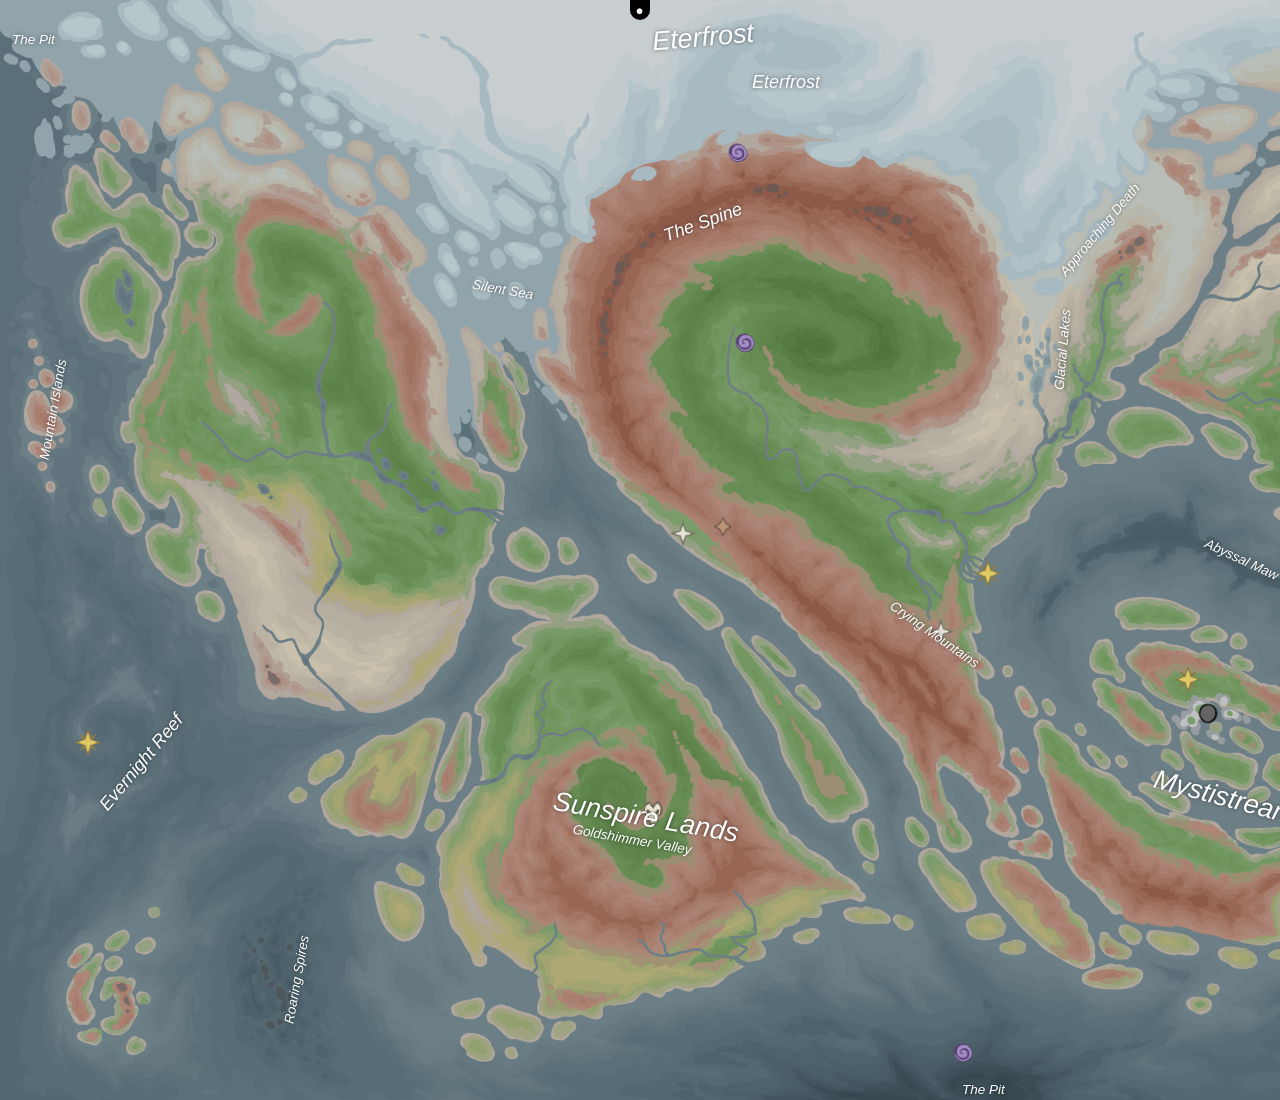
==== index.html @ 54cfd09b "index" ====
<!DOCTYPE html>
<html lang="en">
<head>
    <meta charset="UTF-8">
    <meta name="viewport" content="width=device-width, initial-scale=1.0">
    <link rel="stylesheet" href="../css/main_style.css">
    <title>World Map</title>
</head>
<body>
    <nav class="sidebar">
        <ul class="sidebar-ul" id="sidebar-ul">
            <div>
                <li><button id="toggle-pointers">Toggle pointers</a></li>
                <li><button id="toggle-labels">Toggle Lables</a></li>
            </div>
            <div>
                <li><button onclick='toggleLabel("pointer_city")'>Cities</a></li>
                <li><button id="toggle-towns">Towns</a></li>
                <li><button id="toggle-settlements">Settlements</a></li>
                <li><button id="toggle-outposts">Outposts</a></li>
            </div>
            <div>
                <li><button id="toggle-ruins">Ruins</a></li>
                <li><button id="toggle-fossils">Fossils</a></li>
                <li><button id="toggle-mountains">Mountains</a></li>
                <li><button id="toggle-volcanos">Volcanos</a></li>
                <li><button id="toggle-other">Other</a></li>
            </div>

        </ul>
        <div class="nav-toggle-on"><button id="nav-toggle">&#9679;</button></div>
    </nav>
<div class="main-map">

<!-- pointers -->
    <button onclick='pointerOpen("pop-up-luxeum-city")' class="pointer-city" style="position: absolute; top: 415px; left: 482px;" title="Luxeum"><div id="pointer pointer_city"></div></button>
    <button onclick='pointerOpen("pop-up-lunagaard-city")' class="pointer-city" style="position: absolute; top: 661px; left: 1170px;" title="Lunagaard"><div class="pointer pointer_city"></div></button>
    <button onclick='pointerOpen("pop-up-amidst-the-stars-city")' class="pointer-city" style="position: absolute; top: 724px; left: 70px;" title="Amidst the Stars"><div class="pointer pointer_city"></div></button>
    <button onclick='pointerOpen("pop-up-darkmaw-bridge-city")' class="pointer-city" style="position: absolute; top: 585px; left: 1305px;" title="Darkmaw Bridge"><div class="pointer pointer_city"></div></button>
    <button onclick='pointerOpen("pop-up-rockwater-bog-city")' class="pointer-city" style="position: absolute; top: 555px; left: 970px;" title="Rockwater Bog"><div class="pointer pointer_city"></div></button>


    <button onclick='pointerOpen("pop-up-serpents-spine-harbor-town")' class="pointer-town" style="position: absolute; top: 515px; left: 665px;" title="Serpents Spine Harbor"><div class="pointer pointer_town"></div></button>
    <button onclick='pointerOpen("pop-up-prismcliff-town")' class="pointer-town" style="position: absolute; top: 613px; left: 923px;" title="Prismcliff"><div class="pointer pointer_town"></div></button>

    <button onclick='pointerOpen("pop-up-highland-cross-settlement")' class="pointer-settlement" style="position: absolute; top: 508px; left: 705px;" title="Highland Cross"><div class="pointer pointer_settlement"></div></button>


    <button onclick='pointerOpen("pop-up-northwatch-outpost")' class="pointer-outpost" style="position: absolute; top: 135px; left: 720px;" title="Northwatch"><div class="pointer pointer_outpost"></div></button>
    <button onclick='pointerOpen("pop-up-blackwater-outpost")' class="pointer-outpost" style="position: absolute; top: 1035px; left: 945px" title="Blackwater"><div class="pointer pointer_outpost"></div></button>
    <button onclick='pointerOpen("pop-up-mazegate-outpost")' class="pointer-outpost" style="position: absolute; top: 325px; left: 727px;;" title="Mazegate"><div class="pointer pointer_outpost"></div></button>

    <button onclick='pointerOpen("pop-up-dawnbringer")' class="pointer-other" style="position: absolute; top: 795px; left: 635px;"title="&ldquo;Dawnbringer&ldquo;"><div class="pointer pointer_fossil"></div></button>


    <button onclick='pointerOpen("pop-up-the-conjunction")' class="pointer-other" style="position: absolute; top: 695px; left: 1190px;"title="The Conjuction"><div class="pointer pointer_grey"></div></button>


<!-- labels -->
    <button onclick='pointerOpen("pop-up-the-conjunction")' class="label label-small" style="position: absolute; top: 30px; left: 10px">The Pit</button>

    <button onclick='pointerOpen("pop-up-the-spine")' class="label" style="position: absolute; top: 210px; left: 660px; transform: rotateZ(-20deg);">The Spine</button>
    <button onclick='pointerOpen("pop-up-evernight-reef")' class="label" style="position: absolute; top: 750px; left: 80px; transform: rotateZ(-50deg)">Evernight Reef</button>
    <button onclick='pointerOpen("pop-eterfrost")' class="label" style="position: absolute; top: 70px; left: 750px; transform: rotateZ(0deg);">Eterfrost</button>


    <button onclick='pointerOpen("pop-up-eterfrost")' class="label label-large" style="position: absolute; top: 20px; left: 650px; transform: rotateZ(-5deg);">Eterfrost</button>
    <button onclick='pointerOpen("pop-up-mystistream")' class="label label-large" style="position: absolute; top: 780px; left: 1150px; transform: rotateZ(15deg);">Mystistream</button>
    <button onclick='pointerOpen("pop-sunspire_lands")' class="label label-large" style="position: absolute; top: 800px; left: 550px; transform: rotateZ(10deg);">Sunspire Lands</button>

    
    <button onclick='pointerOpen("pop-up-the-pit")' class="label label-small" style="position: absolute; top: 1080px; left: 960px">The Pit</button>
    <button onclick='pointerOpen("")' class="label label-small" style="position: absolute; top: 525px; left: 1300px; transform: rotateZ(30deg)">Rusted Desert</button>
    <button onclick='pointerOpen("")' class="label label-small" style="position: absolute; top: 280px; left: 470px; transform: rotateZ(10deg)">Silent Sea</button>
    <button onclick='pointerOpen("")' class="label label-small" style="position: absolute; top: 340px; left: 1020px; transform: rotateZ(-85deg)">Glacial Lakes</button>
    <button onclick='pointerOpen("")' class="label label-small" style="position: absolute; top: 220px; left: 1040px; transform: rotateZ(-50deg)">Approaching Death</button>
    <button onclick='pointerOpen("")' class="label label-small" style="position: absolute; top: 970px; left: 250px; transform: rotateZ(-80deg)">Roaring Spires</button>
    <button onclick='pointerOpen("")' class="label label-small" style="position: absolute; top: 550px; left: 1200px; transform: rotateZ(25deg)">Abyssal Maw</button>
    <button onclick='pointerOpen("pop-up-crying-mountains")' class="label label-small" style="position: absolute; top: 625px; left: 880px; transform: rotateZ(35deg)">Crying Mountains</button>
    <button onclick='pointerOpen("pop-up-dragonwing-mountains")' class="label label-small" style="position: absolute; top: 1000px; left: 1400px; transform: rotateZ(-80deg)">Dragonwing Mountains</button>
    <button onclick='pointerOpen("pop-up-mountain-islands")' class="label label-small" style="position: absolute; top: 400px; left: 0px; transform: rotateZ(-80deg)">Mountain Islands</button>
    <button onclick='pointerOpen("pop-up-goldshimmer-valley")' class="label label-small" style="position: absolute; top: 830px; left: 570px; transform: rotateZ(10deg);">Goldshimmer Valley</button>


<!-- pop-up boxes -->
<div class="pop-up-container" id="pop-up-luxeum-city">
    <div class="pop-up-margin"></div>
    <div class="pop-up-box">
        <img class="pop-up-img" src="../images/luxeum.png" alt="Image of a cold forested landscape. A city on a sharp cliff is towering over the shore of a frozen sea.">
        <div>
        <button onclick='closePopUp("pop-up-luxeum-city")' class="back">&#8678;</button>
        <h2>Luxeum</h2>
        <h3><span class="pop-up-link" onclick='closePopUp("pop-up-luxeum-city"); pointerOpen("pop-up-cities")'>Grand city</span></h3>
        <p>
        Otherwise known as the Wisdom of the North, Luxeum is the centerpoint of knowledge and home to many scholars, its grand library being famous far and wide. Located on a mountain bordering the Silent sea, it is covered in a snowy blanket year-round. The mountain it sits on also acts as a grave for a giant dragon skeleton. Luxeum welcomes anyone curious, no matter their species and race.
        </p>
        </div>
    </div>
    <div class="pop-up-margin"></div>
</div>

<div class="pop-up-container" id="pop-up-the-pit">
    <div class="pop-up-margin"></div>
    <div class="pop-up-box">
        <img class="pop-up-img" src="../images/the_pit.png" alt="A wide dark drop in the ocean floor, deep below the surface.">
        <div>
        <button onclick='closePopUp("pop-up-the-pit")' class="back">&#8678;</button>
        <h2>The Pit</h2>
        <p>Far into the southern ocean, the ocean floor begins to sink into one central point. Believed to be the deepest part of the world, noone, not even the hardiest sea dragons have ever wondered into its depths. </p>
        </div>
    </div>
    <div class="pop-up-margin"></div>
</div>

<div class="pop-up-container" id="pop-up-the-conjunction">
    <div class="pop-up-margin"></div>
    <div class="pop-up-box">
        <img class="pop-up-img" src="../images/the_conjunction.png" alt="Image of a cloudy sky. The clouds seem to be pulled towards several floating islands so high they seem unreachable.">
        <div>
        <button onclick='closePopUp("pop-up-the-conjunction")' class="back">&#8678;</button>
        <h2>The Conjunction</h2>
        <p>Far into the southern ocean, the ocean floor begins to sink into one central point. Believed to be the deepest part of the world, noone, not even the hardiest sea dragons have ever wondered into its depths. </p>
        </div>
    </div>
    <div class="pop-up-margin"></div>
</div>

<div class="pop-up-container" id="pop-up-northwatch-outpost">
    <div class="pop-up-margin"></div>
    <div class="pop-up-box">
        <!--<img class="pop-up-img" src="../images/the_conjunction.png" alt="Image of a cloudy sky. The clouds seem to be pulled towards several floating islands so high they seem unreachable.">-->
        <div>
        <button onclick='closePopUp("pop-up-northwatch-outpost")' class="back">&#8678;</button>
        <h2>Northwatch</h2>
        <h3><span class="pop-up-link" onclick='closePopUp("pop-up-northwatch-outpost"); pointerOpen("pop-up-outposts")'>Outpost</span></h3>
        <p>Not only the farthest outpost to the north, but also the farthest of any settlements. Northwatch serves the purpose of overwatching Eterfrost, reporting anything unusual to its parent city, Luxeum</p>
        <p>Due to its conditions, Flowerians cannot access it at all, and it is thus mainly lead by hardy dragons unfazed by the cold.</p>
        </div>
    </div>
    <div class="pop-up-margin"></div>
</div>

<!--linked pop-ups-->

<div class="pop-up-container" id="pop-up-outposts">
    <div class="pop-up-margin"></div>
    <div class="pop-up-box">
        <!--<img class="pop-up-img" src="../images/the_conjunction.png" alt="Image of a cloudy sky. The clouds seem to be pulled towards several floating islands so high they seem unreachable.">-->
        <div>
        <button onclick='closePopUp("pop-up-outposts")' class="back">&#8678;</button>
        <h2>Outposts</h2>
        <p>Small in size and located in dangerous uncharted lands, outposts serve as a station of safety to many researchers and adventurers.</p>
        <p>Only ever housing a few dozen people at most, these far-away settlements watch over difficult to reach places, researching them in service to larger cities.</p>
        </div>
    </div>
    <div class="pop-up-margin"></div>
</div>

<div class="pop-up-container" id="pop-up-cities">
    <div class="pop-up-margin"></div>
    <div class="pop-up-box">
        <!--<img class="pop-up-img" src="../images/the_conjunction.png" alt="Image of a cloudy sky. The clouds seem to be pulled towards several floating islands so high they seem unreachable.">-->
        <div>
        <button onclick='closePopUp("pop-up-cities")' class="back">&#8678;</button>
        <h2>Grand Cities</h2>
        <p>Wealthy, large and renown. Grand cities are beacons of civilization, the centerpoints of trade and knowledge and a home to many different people from many different backgrounds and species.</p>
        <p>Their power reaches beyond the city border and they often act as the main city of the nearby land.</p>
        <p>Grand cities also have the right of creating smaller outposts in remote locations, even in lands that would otherwise not be considered under their jurisdiction.</p>
    </div>
    </div>
    <div class="pop-up-margin"></div>
</div>

<div class="pop-up-container" id="pop-up-towns">
    <div class="pop-up-margin"></div>
    <div class="pop-up-box">
        <!--<img class="pop-up-img" src="../images/the_conjunction.png" alt="Image of a cloudy sky. The clouds seem to be pulled towards several floating islands so high they seem unreachable.">-->
        <div>
        <button onclick='closePopUp("op-up-towns")' class="back">&#8678;</button>
        <h2>Towns</h2>
        <p>A settlement that has over time grown in size and power. Most towns belong in one of the grand cities jurisdiction, although they may not necessarily need to be connected to them by law, they still depend on them in trade and safety.</p>
        <p>Towns come in many sizes and could be interracial or ruled by a single species.</p>
    </div>
    </div>
    <div class="pop-up-margin"></div>
</div>

<div class="pop-up-container" id="pop-up-settlements">
    <div class="pop-up-margin"></div>
    <div class="pop-up-box">
        <!--<img class="pop-up-img" src="../images/the_conjunction.png" alt="Image of a cloudy sky. The clouds seem to be pulled towards several floating islands so high they seem unreachable.">-->
        <div>
        <button onclick='closePopUp("pop-up-settlements")' class="back">&#8678;</button>
        <h2>Settlements</h2>
        <p>Villages and not-quite towns. Settlements are small in size and could even be made up of just a few houses.</p>
        <p>Their number greatly overshadows both grand cities and towns and can even exist far outside any jurisdiction, their remoteness sometimes rivals that of outposts and a few of them even serve a similar purpose.</p>
        <p>Many settlements are made up of a single species.</p>
    </div>
    </div>
    <div class="pop-up-margin"></div>
</div>

</div>

<script>/*
    document.getElementById('toggle-cities').addEventListener('click', function() {
        const elements = document.querySelectorAll('.pointer-city');
        elements.forEach(element => {
            if (element.style.display === 'flex' || element.style.display === '') {
                element.style.display = 'none';
            } else {
                element.style.display = 'flex';
            }
        });
    });*/
    document.getElementById('toggle-towns').addEventListener('click', function() {
        const elements = document.querySelectorAll('.pointer-town');
        elements.forEach(element => {
            if (element.style.display === 'flex' || element.style.display === '') {
                element.style.display = 'none';
            } else {
                element.style.display = 'flex';
            }
        });
    });
    document.getElementById('toggle-settlements').addEventListener('click', function() {
        const elements = document.querySelectorAll('.pointer-settlement');
        elements.forEach(element => {
            if (element.style.display === 'flex' || element.style.display === '') {
                element.style.display = 'none';
            } else {
                element.style.display = 'flex';
            }
        });
    });
    document.getElementById('toggle-outposts').addEventListener('click', function() {
        const elements = document.querySelectorAll('.pointer-outpost');
        elements.forEach(element => {
            if (element.style.display === 'flex' || element.style.display === '') {
                element.style.display = 'none';
            } else {
                element.style.display = 'flex';
            }
        });
    });
    document.getElementById('toggle-ruins').addEventListener('click', function() {
        const elements = document.querySelectorAll('.pointer-ruins');
        elements.forEach(element => {
            if (element.style.display === 'flex' || element.style.display === '') {
                element.style.display = 'none';
            } else {
                element.style.display = 'flex';
            }
        });
    });
    document.getElementById('toggle-fossils').addEventListener('click', function() {
        const elements = document.querySelectorAll('.pointer-fossil');
        elements.forEach(element => {
            if (element.style.display === 'flex' || element.style.display === '') {
                element.style.display = 'none';
            } else {
                element.style.display = 'flex';
            }
        });
    });
    document.getElementById('toggle-mountains').addEventListener('click', function() {
        const elements = document.querySelectorAll('.pointer-mountain');
        elements.forEach(element => {
            if (element.style.display === 'flex' || element.style.display === '') {
                element.style.display = 'none';
            } else {
                element.style.display = 'flex';
            }
        });
    });
    document.getElementById('toggle-volcanos').addEventListener('click', function() {
        const elements = document.querySelectorAll('.pointer-volcano');
        elements.forEach(element => {
            if (element.style.display === 'flex' || element.style.display === '') {
                element.style.display = 'none';
            } else {
                element.style.display = 'flex';
            }
        });
    });
    document.getElementById('toggle-other').addEventListener('click', function() {
        const elements = document.querySelectorAll('.pointer-other');
        elements.forEach(element => {
            if (element.style.display === 'flex' || element.style.display === '') {
                element.style.display = 'none';
            } else {
                element.style.display = 'flex';
            }
        });
    });
    document.getElementById('toggle-pointers').addEventListener('click', function() {
        const elements = document.querySelectorAll('.pointer');
        elements.forEach(element => {
            if (element.style.display === 'flex' || element.style.display === '') {
                element.style.display = 'none';
            } else {
                element.style.display = 'flex';
            }
        });
    });
    document.getElementById('toggle-labels').addEventListener('click', function() {
        const elements = document.querySelectorAll('.label');
        elements.forEach(element => {
            if (element.style.display === 'flex' || element.style.display === '') {
                element.style.display = 'none';
            } else {
                element.style.display = 'flex';
            }
        });
    });
    document.getElementById('nav-toggle').addEventListener('click', function() {
            const element = document.getElementById('sidebar-ul');
            if (element.style.height === '0px') {
                element.style.height = '115px';
            } else {
                element.style.height = '0px';
            }
        });
    // hides certain labels and icons
    function toggleLabel(labelId) {
        console.log(labelId);
        let label = document.getElementsByClassName(labelId);
        if (label.style.display === 'flex') {
            label.style.display = 'none';
        }
        else {
            label.style.display = 'flex';
        }

    }
    // opens a pop-up box based on given ID
    function pointerOpen(popUpId) {
        console.log("opening pop-up box");
        let popUp = document.getElementById(popUpId);
        console.log("getting id");
        popUp.style.display = "flex";
    }    
    // closes an opened pop-up box
    function closePopUp(popUpId) {
        console.log("closing pop-up box");
        let popUp = document.getElementById(popUpId);
        popUp.style.display = "none";
    }
</script>

</body>
</html>
---- css/main_style.css ----
html {
    font-family: 'Lucida Sans', 'Lucida Sans Regular', 'Lucida Grande', 'Lucida Sans Unicode', Geneva, Verdana, sans-serif;
}
.main-map {
    display: block;
    position: absolute;
    top: 0;
    width: 1520px;
    height: 1100px;
    margin: 0;
    padding: 0;
    z-index: 0;
    background-image: url(../images/main\ map.png);
    background-size: cover;
    background-repeat: no-repeat;
    z-index: 0;
}
body {
    padding: 0;
    margin: 0;
}
.sidebar {
    position: sticky;
    top: 0px;
    left: 0;
    width: 100%;
    height: auto;
    margin: 0;
    display: flex;
    flex-direction: column;
    align-items: center;
    justify-content: center;
    z-index: 3;
}
#sidebar-ul {
    height: 0px;
    overflow: hidden;
    margin: 0;
    padding: 0;
    display: flex;
    flex-direction: column;
    align-items: center;
    justify-content: center;
    z-index: 3;
    background-color: #000000;
    list-style-type: none;
    border-radius: 0px 0px 10px 10px;
    transition: 0.5s;

}
/*#sidebar-ul:target {
    height: 115px;
    transition: 0.5s;
}*/
#sidebar-ul div {
    display: flex;
    flex-direction: row;
}
.sidebar li {
    margin: 0.5rem;
}
.sidebar button {
    text-decoration: none;
    color: rgb(122, 122, 122);
    background-color: rgba(0, 0, 0, 0);
    border: none;
}
.sidebar button:hover {
    color: rgb(255, 255, 255);
}
.nav-toggle-on{
    position: sticky;
    top: 0;
    left: 0;
    z-index: 3;
   /* padding-left: 5px;
    padding-right: 5px;*/
    border-radius: 0px 0px 10px 10px;
    background-color: black;
    transition: 0.1s;

}
.nav-toggle-on:hover {
    padding-top: 5px;
    transition: 0.1s;
}
.nav-toggle-on button{
    color: white;
    text-decoration: none;
    border: none;
    z-index: 3;
    background-color: rgba(0, 0, 0, 0);
    width: 20px;
    height: 20px;
    padding: 0;
}
button {
    padding: 0;
    margin: 0;
    background: #00000000;
    border: #00000000;
}
.pointer-box {
    z-index: 1;
    height: 1rem;
    width: 1rem;
    display: flex;
    flex-direction: column;
    align-items: center;
    color: rgba(0, 0, 0, 0);
    transition-duration: 0.5s;
    font-size: 1.5vh;
}
.pointer-box:hover {
    color: rgb(255, 255, 255);
    transition-duration: 0.5s;
    text-shadow: 0px 0px 4px #00000082;
}
.pointer {
    width: 3vh;
    height: 3vh;
    margin: 0.5vh;
    /*border-style: solid;*/
    border-width: 0px;
   /* border-radius: 6px;
    border-color: white;*/
    content: "";
    background-size: contain;
    transition-duration: 0.1s;
}
.pointer:hover {
    margin: 0vh;
    width: 4vh;
    height: 4vh;

    /*border-radius: 7px;*/
   /* background-color: rgba(0, 0, 0, 0);*/
    transition-duration: 0.1s;
}
.label {
    padding: 2px;
    font-size: 2vh;
    color: white;
    text-shadow: 0px 0px 4px #00000082;
    transition-duration: 0.5s;
    transform-origin: center;
    font-style: italic;
}
.label-large {
    font-size: 3vh;
}
.label-small {
    font-size: 1.5vh;
}
.label:hover {
    text-shadow: 0px 0px 4px #000000;
    transition-duration: 0.5s;
}
.pop-up-container {
    position: sticky;
    width: 70vw;
    /*height: 1100px;*/
    height: 90vh;
    top: 0px;
    left: 15vw;
    display: flex;
    flex-direction: column;
    z-index: 2;
}
.pop-up-box {
    width: 100%;
    background-color: white;
    border-radius: 10px;
    box-shadow: 0px 0px 10px #00000076;
}
.pop-up-img {
    width: 100%;
    height: auto;
    border-radius: 10px 10px 0px 0px;
}
.pop-up-box h2 {
    padding-left: 1rem;
    margin-top: 0;
}
.pop-up-box h3 {
    padding-left: 1rem;
    margin-top: 0;
}
.pop-up-box p {
    padding-left: 1rem;
    padding-right: 1rem;
}
.back {
    padding-left: 1rem;
    text-decoration: none;
    color: black;
    font-size: 2rem;

}
.pop-up-margin {
    flex-grow: 1;
}

.pop-up-link {
    color: #281988;
    text-decoration: underline;
    cursor: pointer;
}

/*pointers*/
.pointer_red {
    background-color: rgb(236, 81, 64);
}
.pointer_orange {
    background-color: rgb(241, 139, 55);
}
.pointer_history {
    background-color: rgb(230, 236, 116);
}
.pointer_green {
    background-color: rgb(44, 179, 69);
}
.pointer_blue {
    background-color: rgb(119, 87, 234);
}
.pointer_purple {
    background-color: rgb(212, 87, 234);
}
.pointer_black {
    background-color: rgb(0, 0, 0);
}
.pointer_grey {
    background-image: url(../images/icon_other.png);
}
.pointer_city {
    background-image: url(../images/icon_city.png);
}
.pointer_town {
    background-image: url(../images/icon_town.png);
}
.pointer_settlement {
    background-image: url(../images/icon_settlement.png);
}
.pointer_outpost {
    background-image: url(../images/icon_outpost.png);
}
.pointer_ruins {
    background-image: url(../images/icon_ruins.png);
}
.pointer_fossil {
    background-image: url(../images/icon_fossil.png);
}
.pointer_volcano {
    background-image: url(../images/icon_volcano.png);
}
.pointer_mountain {
    background-image: url(../images/icon_mountain.png);
}
/* pop-ups */


.pop-up-container {
    display: none;
}
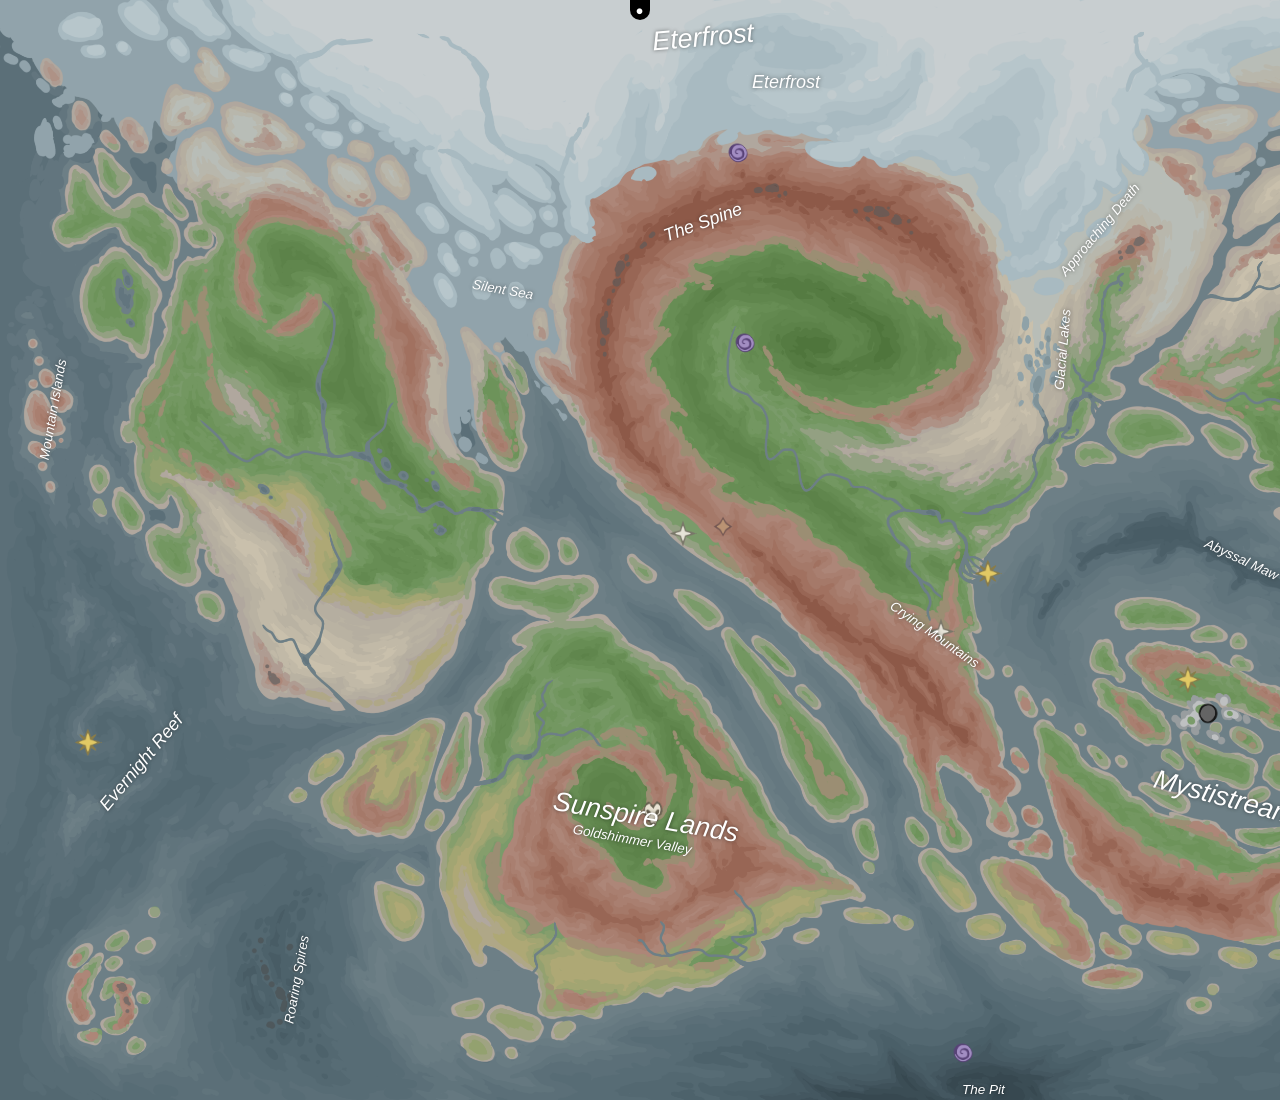
==== commit 6f19eb14: "Update index.html" ====
--- a/index.html
+++ b/index.html
@@ -3,7 +3,7 @@
 <head>
     <meta charset="UTF-8">
     <meta name="viewport" content="width=device-width, initial-scale=1.0">
-    <link rel="stylesheet" href="../css/main_style.css">
+    <link rel="stylesheet" href="./css/main_style.css">
     <title>World Map</title>
 </head>
 <body>
@@ -57,7 +57,7 @@
 
 
 <!-- labels -->
-    <button onclick='pointerOpen("pop-up-the-conjunction")' class="label label-small" style="position: absolute; top: 30px; left: 10px">The Pit</button>
+    <button onclick='pointerOpen("pop-up-the-conjunction")' class="label label-small" style="position: absolute; top: 30px; left: 10px"></button>
 
     <button onclick='pointerOpen("pop-up-the-spine")' class="label" style="position: absolute; top: 210px; left: 660px; transform: rotateZ(-20deg);">The Spine</button>
     <button onclick='pointerOpen("pop-up-evernight-reef")' class="label" style="position: absolute; top: 750px; left: 80px; transform: rotateZ(-50deg)">Evernight Reef</button>
@@ -119,7 +119,8 @@
         <div>
         <button onclick='closePopUp("pop-up-the-conjunction")' class="back">&#8678;</button>
         <h2>The Conjunction</h2>
-        <p>Far into the southern ocean, the ocean floor begins to sink into one central point. Believed to be the deepest part of the world, noone, not even the hardiest sea dragons have ever wondered into its depths. </p>
+        <p>As one approaches the center of the spiraling islands, chunks of land begin to float, eventually ending up in a mass of floating rocks high in the sky, held by the powerful current of magic in this region</p>
+        <p>The sheer amount of magic in this area has affected everything in and around it. Overrun with twisted magical predators and strange phenomenon, few have actually ventured here.</p>
         </div>
     </div>
     <div class="pop-up-margin"></div>
@@ -134,7 +135,7 @@
         <h2>Northwatch</h2>
         <h3><span class="pop-up-link" onclick='closePopUp("pop-up-northwatch-outpost"); pointerOpen("pop-up-outposts")'>Outpost</span></h3>
         <p>Not only the farthest outpost to the north, but also the farthest of any settlements. Northwatch serves the purpose of overwatching Eterfrost, reporting anything unusual to its parent city, Luxeum</p>
-        <p>Due to its conditions, Flowerians cannot access it at all, and it is thus mainly lead by hardy dragons unfazed by the cold.</p>
+        <p>Due to its conditions, some species cannot access it at all, and it is thus mainly lead by hardy dragons unfazed by the cold.</p>
         </div>
     </div>
     <div class="pop-up-margin"></div>
@@ -349,4 +350,7 @@
 </script>
 
 </body>
-</html>+
+</html>
+
+
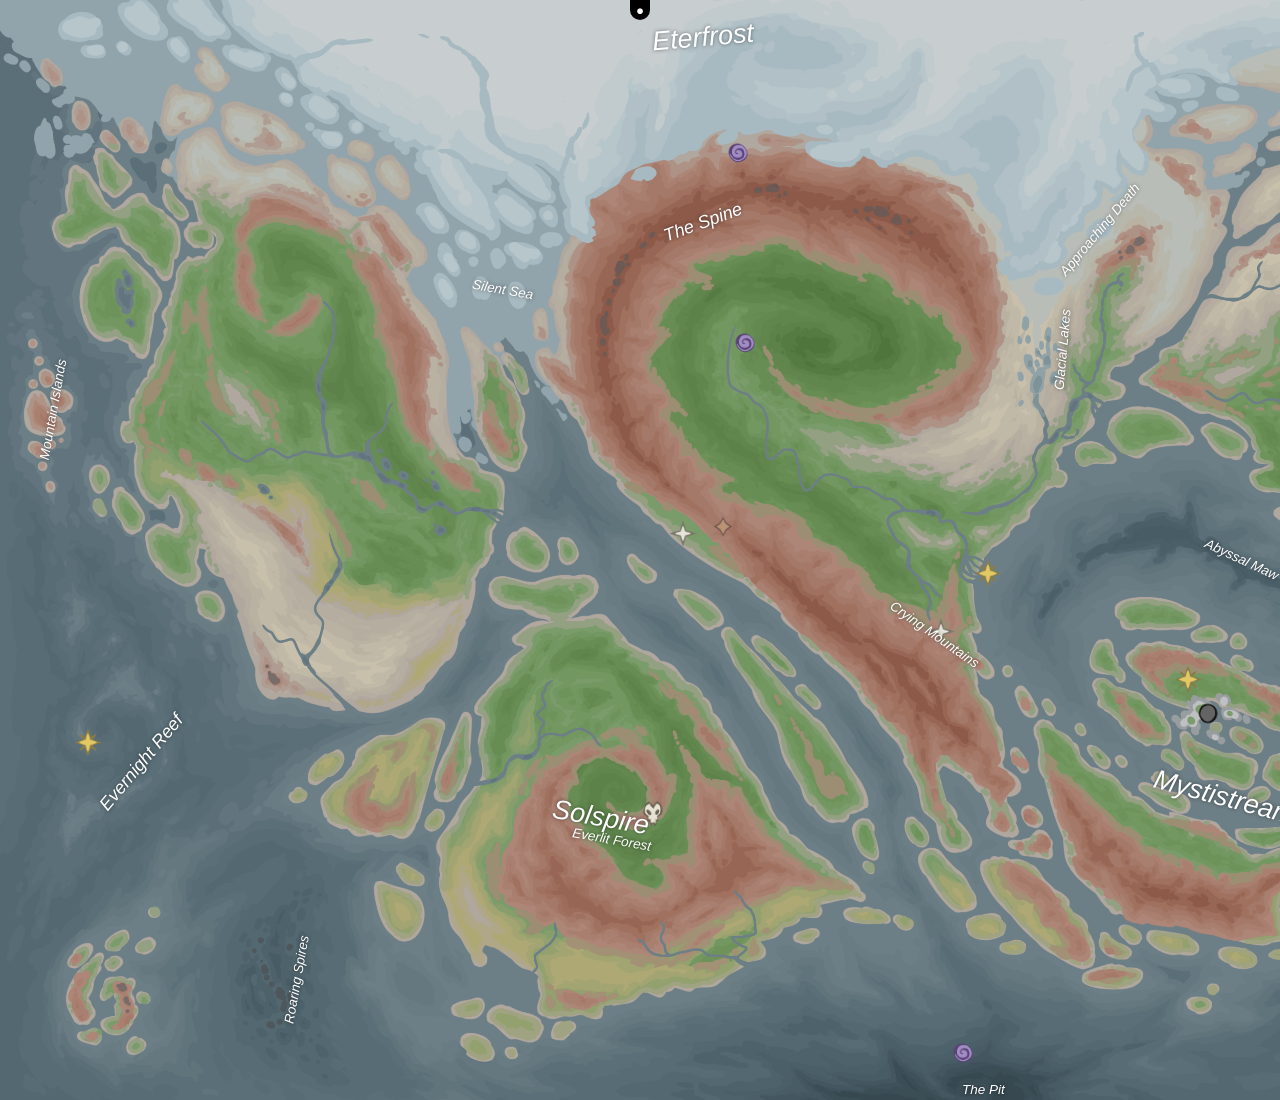
==== commit cf00293f: "Update index.html" ====
--- a/index.html
+++ b/index.html
@@ -61,12 +61,11 @@
 
     <button onclick='pointerOpen("pop-up-the-spine")' class="label" style="position: absolute; top: 210px; left: 660px; transform: rotateZ(-20deg);">The Spine</button>
     <button onclick='pointerOpen("pop-up-evernight-reef")' class="label" style="position: absolute; top: 750px; left: 80px; transform: rotateZ(-50deg)">Evernight Reef</button>
-    <button onclick='pointerOpen("pop-eterfrost")' class="label" style="position: absolute; top: 70px; left: 750px; transform: rotateZ(0deg);">Eterfrost</button>
 
 
     <button onclick='pointerOpen("pop-up-eterfrost")' class="label label-large" style="position: absolute; top: 20px; left: 650px; transform: rotateZ(-5deg);">Eterfrost</button>
     <button onclick='pointerOpen("pop-up-mystistream")' class="label label-large" style="position: absolute; top: 780px; left: 1150px; transform: rotateZ(15deg);">Mystistream</button>
-    <button onclick='pointerOpen("pop-sunspire_lands")' class="label label-large" style="position: absolute; top: 800px; left: 550px; transform: rotateZ(10deg);">Sunspire Lands</button>
+    <button onclick='pointerOpen("pop-sunspire_lands")' class="label label-large" style="position: absolute; top: 800px; left: 550px; transform: rotateZ(10deg);">Solspire</button>
 
     
     <button onclick='pointerOpen("pop-up-the-pit")' class="label label-small" style="position: absolute; top: 1080px; left: 960px">The Pit</button>
@@ -79,7 +78,7 @@
     <button onclick='pointerOpen("pop-up-crying-mountains")' class="label label-small" style="position: absolute; top: 625px; left: 880px; transform: rotateZ(35deg)">Crying Mountains</button>
     <button onclick='pointerOpen("pop-up-dragonwing-mountains")' class="label label-small" style="position: absolute; top: 1000px; left: 1400px; transform: rotateZ(-80deg)">Dragonwing Mountains</button>
     <button onclick='pointerOpen("pop-up-mountain-islands")' class="label label-small" style="position: absolute; top: 400px; left: 0px; transform: rotateZ(-80deg)">Mountain Islands</button>
-    <button onclick='pointerOpen("pop-up-goldshimmer-valley")' class="label label-small" style="position: absolute; top: 830px; left: 570px; transform: rotateZ(10deg);">Goldshimmer Valley</button>
+    <button onclick='pointerOpen("pop-up-goldshimmer-valley")' class="label label-small" style="position: absolute; top: 830px; left: 570px; transform: rotateZ(10deg);">Everlit Forest</button>
 
 
 <!-- pop-up boxes -->
@@ -354,3 +353,4 @@
 </html>
 
 
+
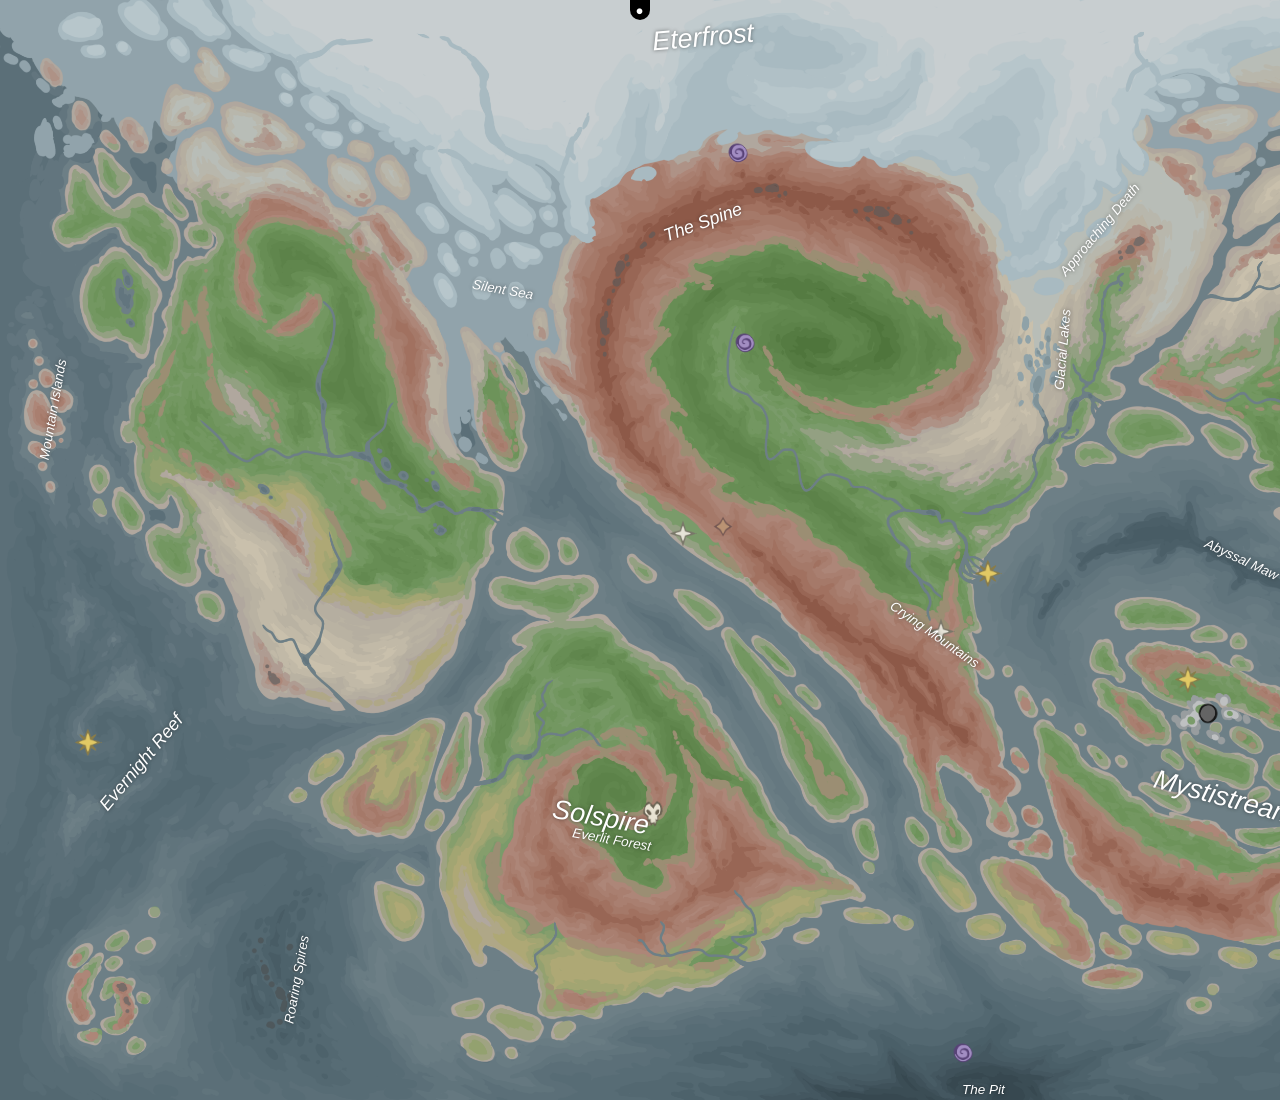
==== commit 29fffbe8: "Update index.html" ====
--- a/index.html
+++ b/index.html
@@ -50,7 +50,7 @@
     <button onclick='pointerOpen("pop-up-blackwater-outpost")' class="pointer-outpost" style="position: absolute; top: 1035px; left: 945px" title="Blackwater"><div class="pointer pointer_outpost"></div></button>
     <button onclick='pointerOpen("pop-up-mazegate-outpost")' class="pointer-outpost" style="position: absolute; top: 325px; left: 727px;;" title="Mazegate"><div class="pointer pointer_outpost"></div></button>
 
-    <button onclick='pointerOpen("pop-up-dawnbringer")' class="pointer-other" style="position: absolute; top: 795px; left: 635px;"title="&ldquo;Dawnbringer&ldquo;"><div class="pointer pointer_fossil"></div></button>
+    <button onclick='pointerOpen("pop-up-dawnbringer")' class="pointer-other" style="position: absolute; top: 795px; left: 635px;"title="&ldquo;"Aurepheles"&ldquo;"><div class="pointer pointer_fossil"></div></button>
 
 
     <button onclick='pointerOpen("pop-up-the-conjunction")' class="pointer-other" style="position: absolute; top: 695px; left: 1190px;"title="The Conjuction"><div class="pointer pointer_grey"></div></button>
@@ -354,3 +354,4 @@
 
 
 
+
